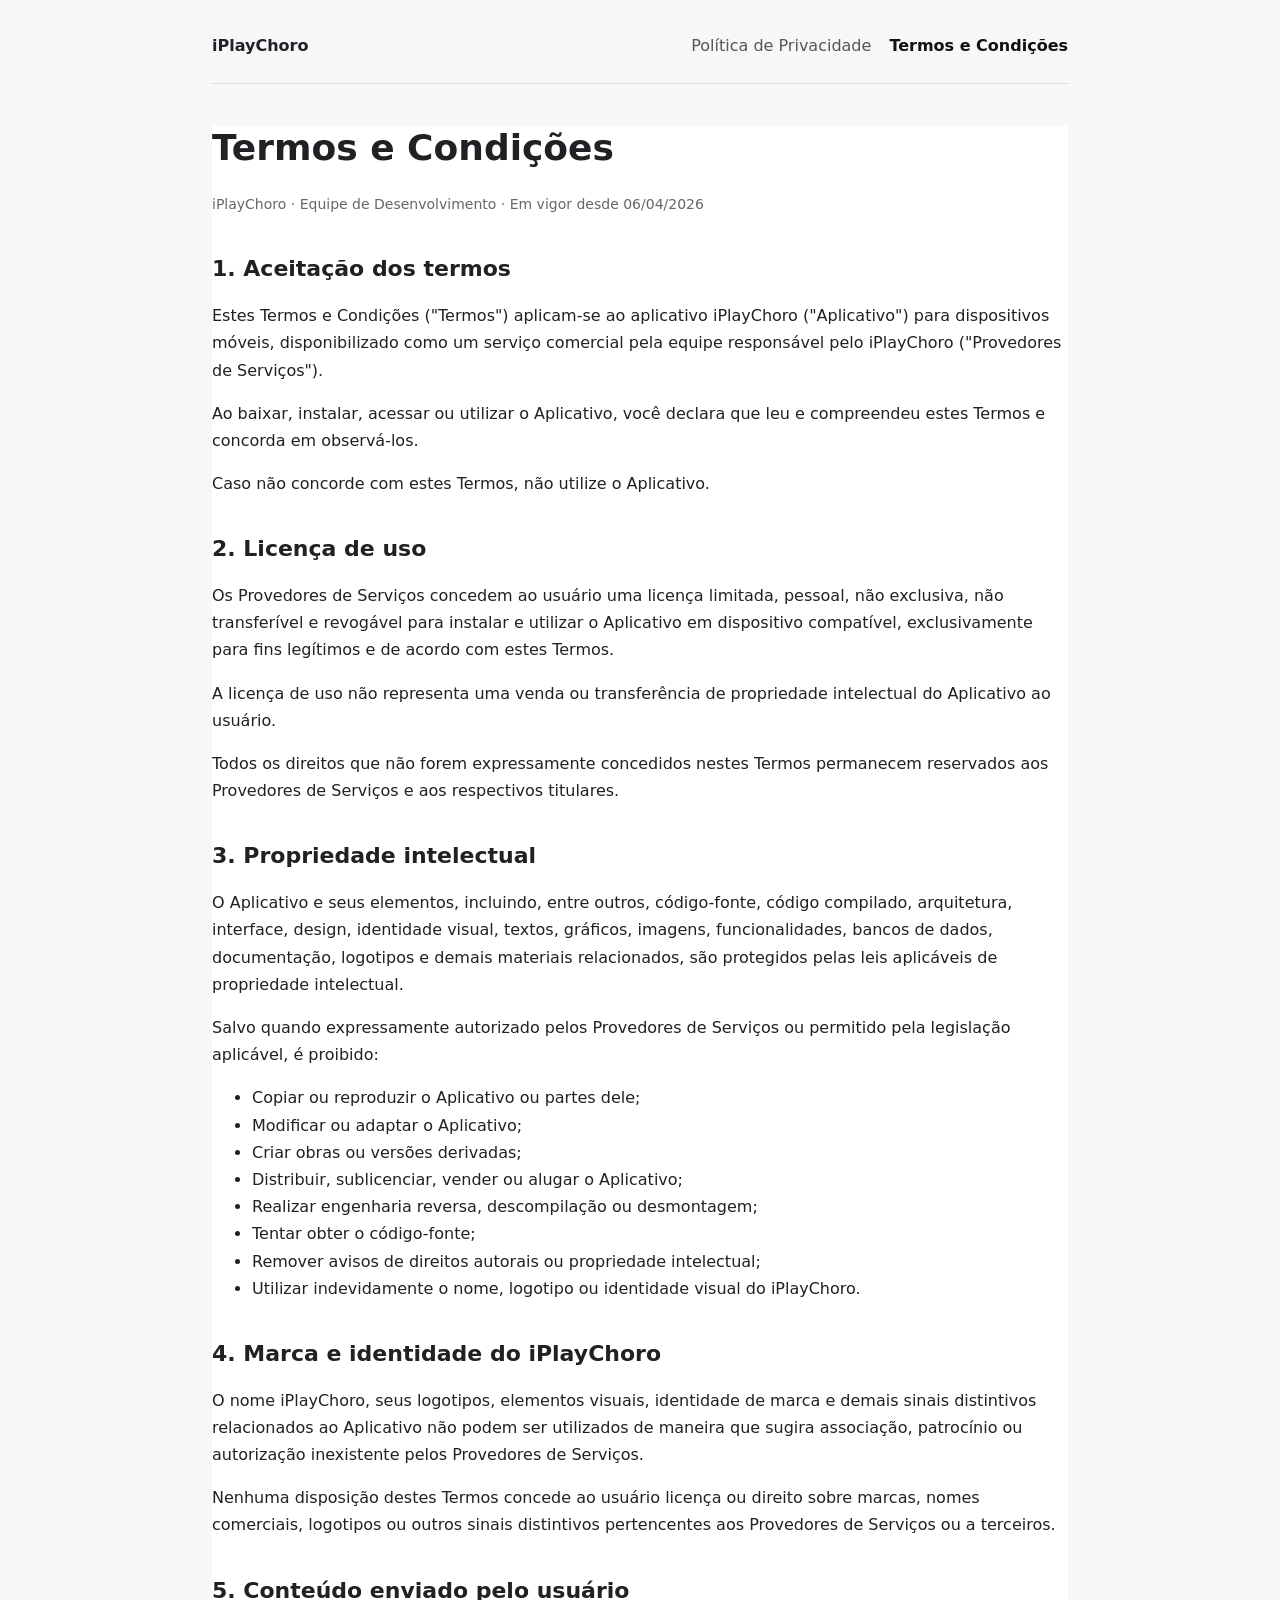
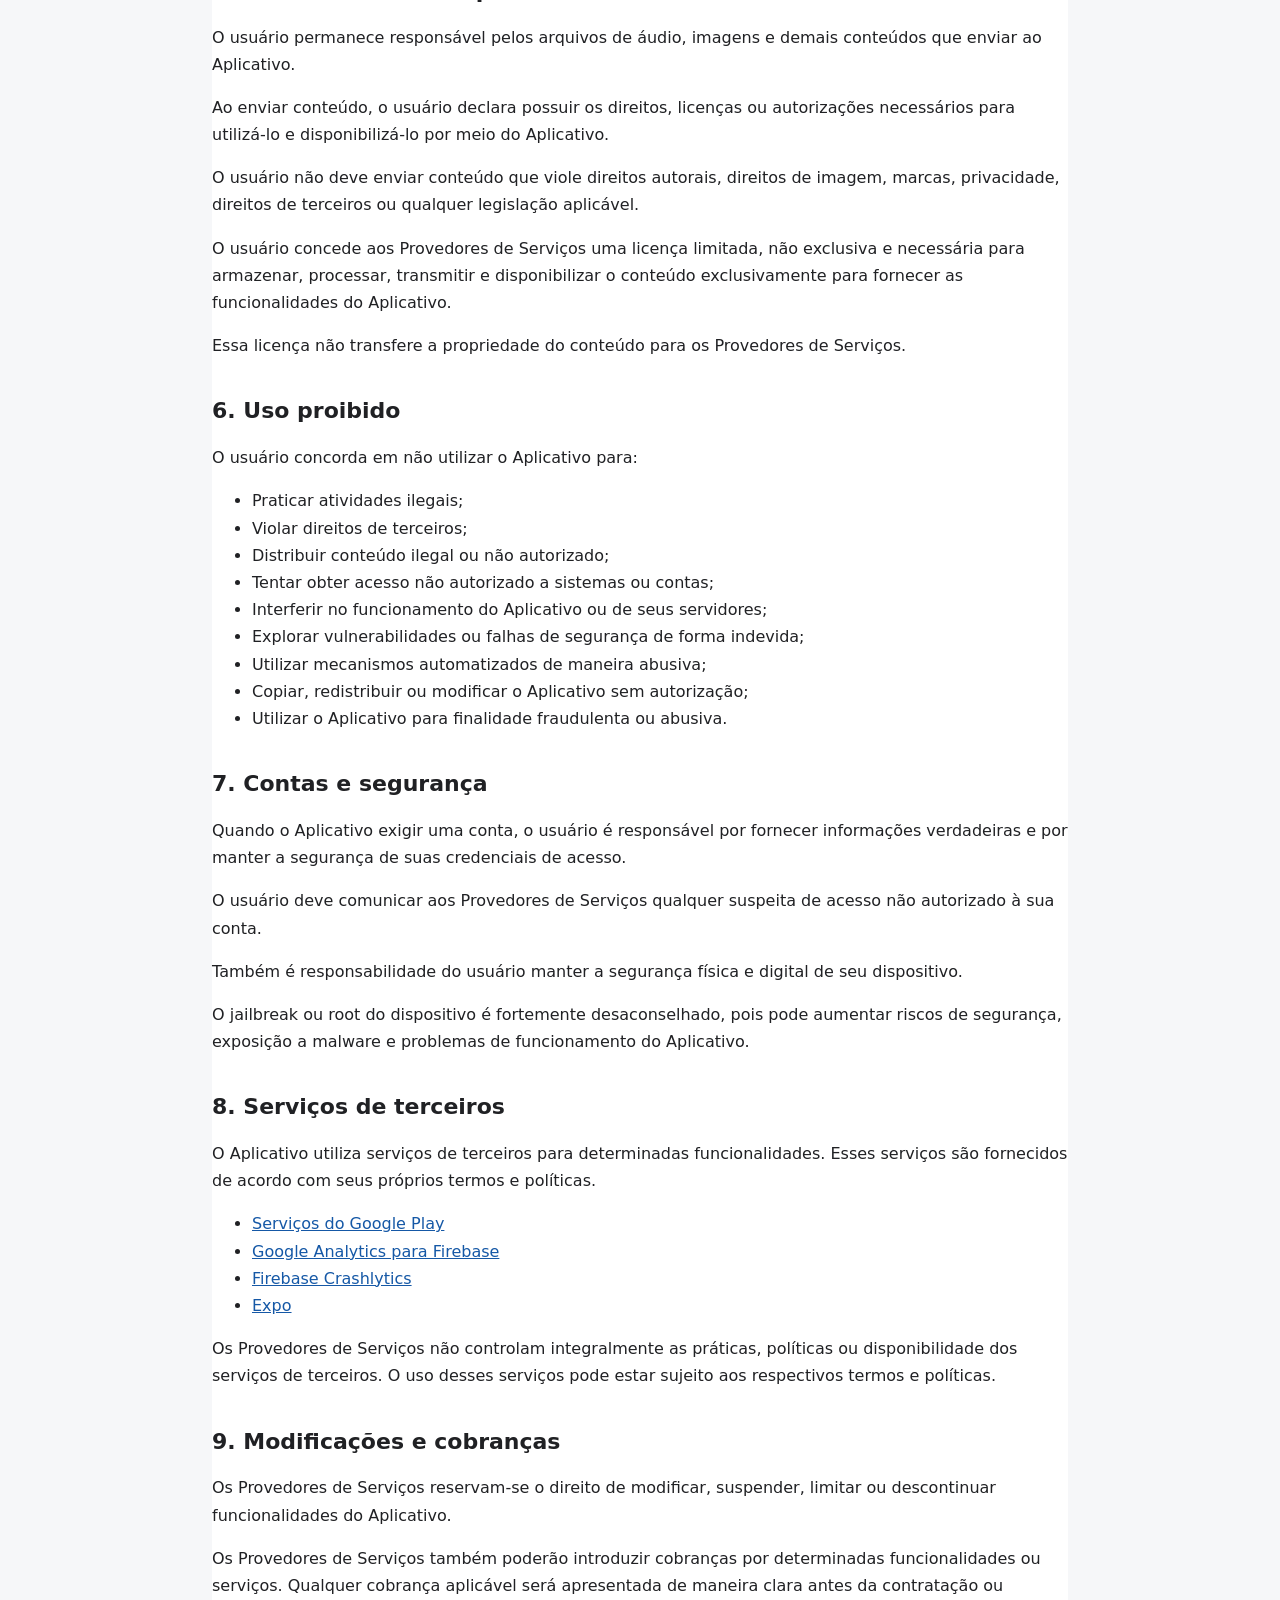
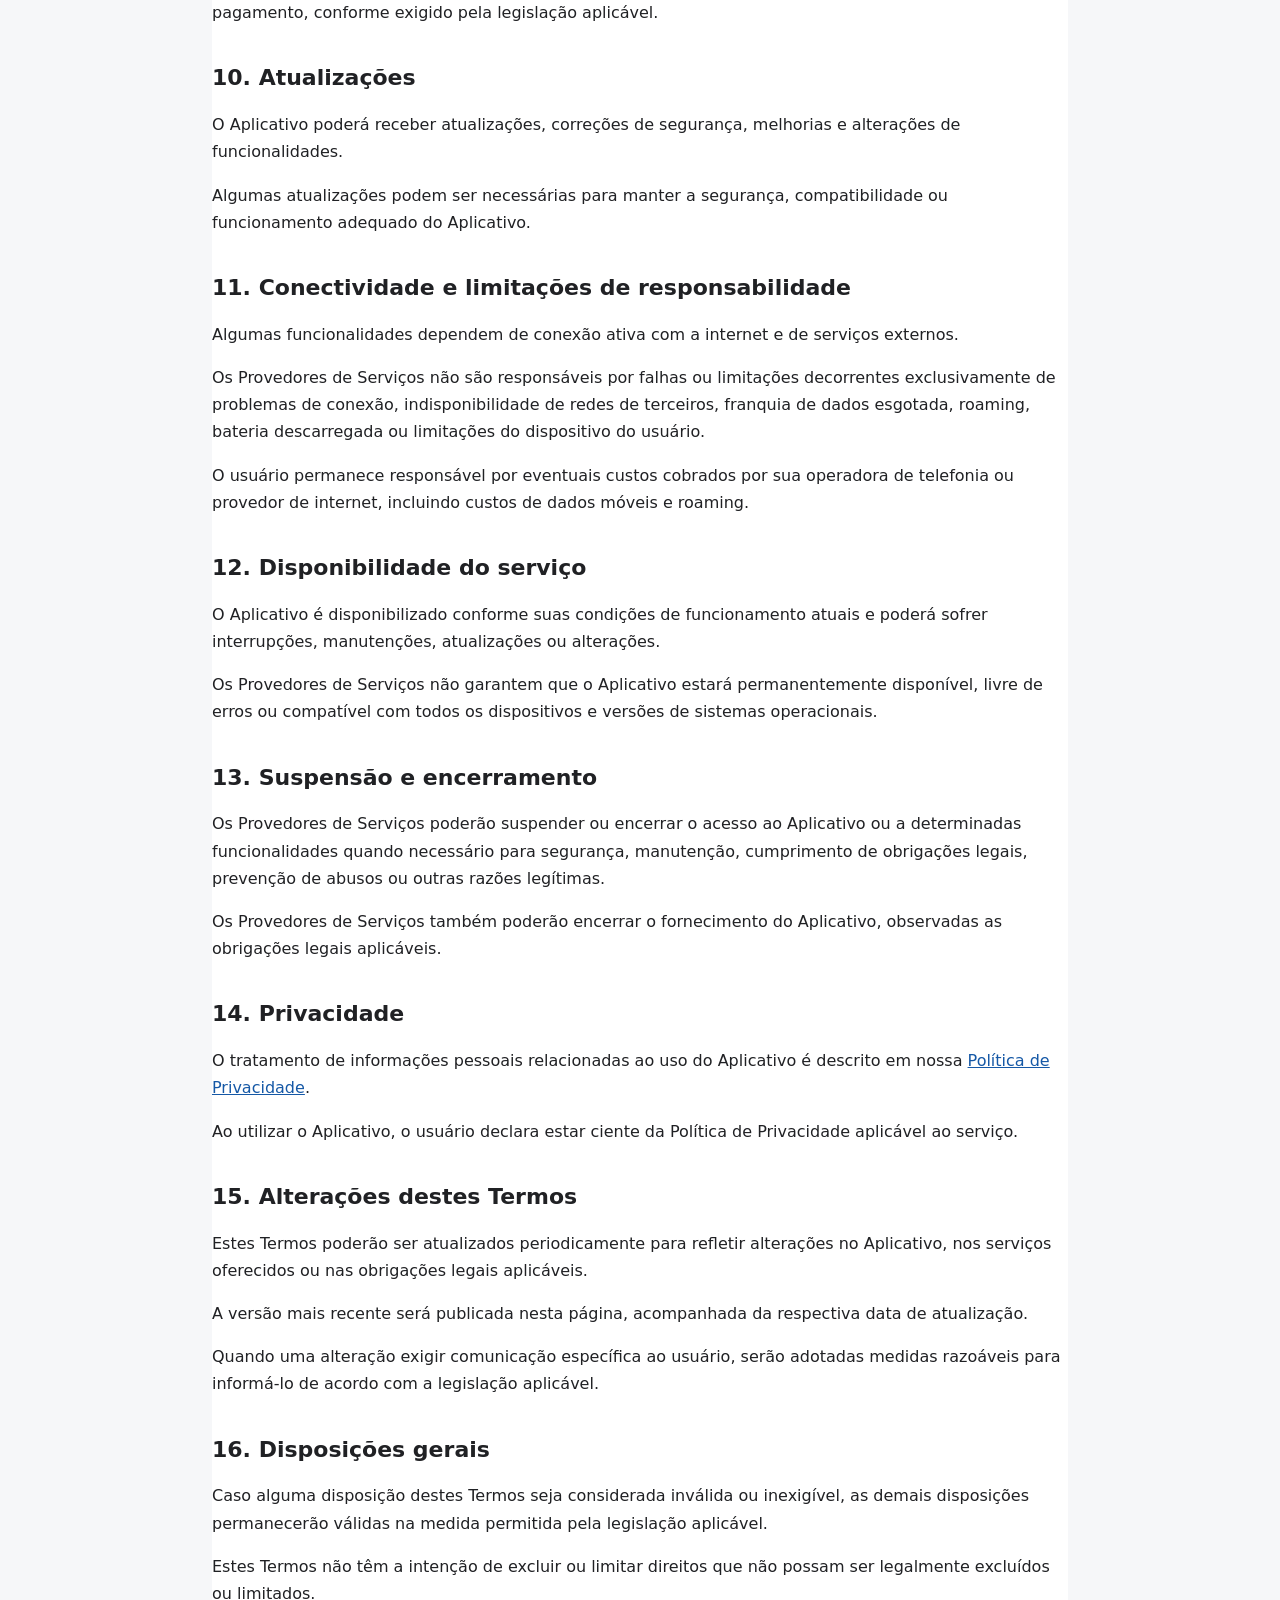
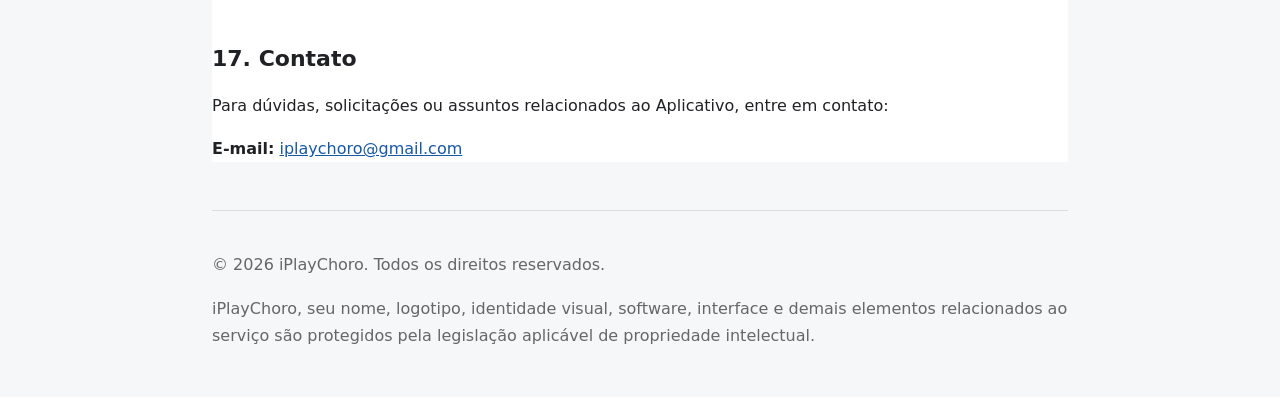
==== termos.html @ ec67c8c8 "Publica Termos e Condições do iPlayChoro" ====
<!doctype html><html lang="pt-BR"><head><meta charset="UTF-8"><meta name="viewport" content="width=device-width, initial-scale=1"><title>Termos e Condições — iPlayChoro</title><link rel="stylesheet" href="style.css"></head><body><div class="wrap"><header class="top"><span class="app-name">iPlayChoro</span><nav class="links"><a href="privacidade.html">Política de Privacidade</a><a class="current" href="termos.html">Termos e Condições</a></nav></header><main><h1>Termos e Condições</h1><p class="meta">iPlayChoro · Equipe de Desenvolvimento · Em vigor desde 06/04/2026</p><h2>1. Aceitação dos termos</h2><p>Estes Termos e Condições ("Termos") aplicam-se ao aplicativo iPlayChoro ("Aplicativo") para dispositivos móveis, disponibilizado como um serviço comercial pela equipe responsável pelo iPlayChoro ("Provedores de Serviços").</p><p>Ao baixar, instalar, acessar ou utilizar o Aplicativo, você declara que leu e compreendeu estes Termos e concorda em observá-los.</p><p>Caso não concorde com estes Termos, não utilize o Aplicativo.</p><h2>2. Licença de uso</h2><p>Os Provedores de Serviços concedem ao usuário uma licença limitada, pessoal, não exclusiva, não transferível e revogável para instalar e utilizar o Aplicativo em dispositivo compatível, exclusivamente para fins legítimos e de acordo com estes Termos.</p><p>A licença de uso não representa uma venda ou transferência de propriedade intelectual do Aplicativo ao usuário.</p><p>Todos os direitos que não forem expressamente concedidos nestes Termos permanecem reservados aos Provedores de Serviços e aos respectivos titulares.</p><h2>3. Propriedade intelectual</h2><p>O Aplicativo e seus elementos, incluindo, entre outros, código-fonte, código compilado, arquitetura, interface, design, identidade visual, textos, gráficos, imagens, funcionalidades, bancos de dados, documentação, logotipos e demais materiais relacionados, são protegidos pelas leis aplicáveis de propriedade intelectual.</p><p>Salvo quando expressamente autorizado pelos Provedores de Serviços ou permitido pela legislação aplicável, é proibido:</p><ul><li>Copiar ou reproduzir o Aplicativo ou partes dele;</li><li>Modificar ou adaptar o Aplicativo;</li><li>Criar obras ou versões derivadas;</li><li>Distribuir, sublicenciar, vender ou alugar o Aplicativo;</li><li>Realizar engenharia reversa, descompilação ou desmontagem;</li><li>Tentar obter o código-fonte;</li><li>Remover avisos de direitos autorais ou propriedade intelectual;</li><li>Utilizar indevidamente o nome, logotipo ou identidade visual do iPlayChoro.</li></ul><h2>4. Marca e identidade do iPlayChoro</h2><p>O nome iPlayChoro, seus logotipos, elementos visuais, identidade de marca e demais sinais distintivos relacionados ao Aplicativo não podem ser utilizados de maneira que sugira associação, patrocínio ou autorização inexistente pelos Provedores de Serviços.</p><p>Nenhuma disposição destes Termos concede ao usuário licença ou direito sobre marcas, nomes comerciais, logotipos ou outros sinais distintivos pertencentes aos Provedores de Serviços ou a terceiros.</p><h2>5. Conteúdo enviado pelo usuário</h2><p>O usuário permanece responsável pelos arquivos de áudio, imagens e demais conteúdos que enviar ao Aplicativo.</p><p>Ao enviar conteúdo, o usuário declara possuir os direitos, licenças ou autorizações necessários para utilizá-lo e disponibilizá-lo por meio do Aplicativo.</p><p>O usuário não deve enviar conteúdo que viole direitos autorais, direitos de imagem, marcas, privacidade, direitos de terceiros ou qualquer legislação aplicável.</p><p>O usuário concede aos Provedores de Serviços uma licença limitada, não exclusiva e necessária para armazenar, processar, transmitir e disponibilizar o conteúdo exclusivamente para fornecer as funcionalidades do Aplicativo.</p><p>Essa licença não transfere a propriedade do conteúdo para os Provedores de Serviços.</p><h2>6. Uso proibido</h2><p>O usuário concorda em não utilizar o Aplicativo para:</p><ul><li>Praticar atividades ilegais;</li><li>Violar direitos de terceiros;</li><li>Distribuir conteúdo ilegal ou não autorizado;</li><li>Tentar obter acesso não autorizado a sistemas ou contas;</li><li>Interferir no funcionamento do Aplicativo ou de seus servidores;</li><li>Explorar vulnerabilidades ou falhas de segurança de forma indevida;</li><li>Utilizar mecanismos automatizados de maneira abusiva;</li><li>Copiar, redistribuir ou modificar o Aplicativo sem autorização;</li><li>Utilizar o Aplicativo para finalidade fraudulenta ou abusiva.</li></ul><h2>7. Contas e segurança</h2><p>Quando o Aplicativo exigir uma conta, o usuário é responsável por fornecer informações verdadeiras e por manter a segurança de suas credenciais de acesso.</p><p>O usuário deve comunicar aos Provedores de Serviços qualquer suspeita de acesso não autorizado à sua conta.</p><p>Também é responsabilidade do usuário manter a segurança física e digital de seu dispositivo.</p><p>O jailbreak ou root do dispositivo é fortemente desaconselhado, pois pode aumentar riscos de segurança, exposição a malware e problemas de funcionamento do Aplicativo.</p><h2>8. Serviços de terceiros</h2><p>O Aplicativo utiliza serviços de terceiros para determinadas funcionalidades. Esses serviços são fornecidos de acordo com seus próprios termos e políticas.</p><ul><li><a href="https://play.google.com/intl/en_us/about/play-terms/" target="_blank" rel="noopener noreferrer">Serviços do Google Play</a></li><li><a href="https://firebase.google.com/terms/analytics" target="_blank" rel="noopener noreferrer">Google Analytics para Firebase</a></li><li><a href="https://firebase.google.com/terms/crashlytics" target="_blank" rel="noopener noreferrer">Firebase Crashlytics</a></li><li><a href="https://expo.dev/terms" target="_blank" rel="noopener noreferrer">Expo</a></li></ul><p>Os Provedores de Serviços não controlam integralmente as práticas, políticas ou disponibilidade dos serviços de terceiros. O uso desses serviços pode estar sujeito aos respectivos termos e políticas.</p><h2>9. Modificações e cobranças</h2><p>Os Provedores de Serviços reservam-se o direito de modificar, suspender, limitar ou descontinuar funcionalidades do Aplicativo.</p><p>Os Provedores de Serviços também poderão introduzir cobranças por determinadas funcionalidades ou serviços. Qualquer cobrança aplicável será apresentada de maneira clara antes da contratação ou pagamento, conforme exigido pela legislação aplicável.</p><h2>10. Atualizações</h2><p>O Aplicativo poderá receber atualizações, correções de segurança, melhorias e alterações de funcionalidades.</p><p>Algumas atualizações podem ser necessárias para manter a segurança, compatibilidade ou funcionamento adequado do Aplicativo.</p><h2>11. Conectividade e limitações de responsabilidade</h2><p>Algumas funcionalidades dependem de conexão ativa com a internet e de serviços externos.</p><p>Os Provedores de Serviços não são responsáveis por falhas ou limitações decorrentes exclusivamente de problemas de conexão, indisponibilidade de redes de terceiros, franquia de dados esgotada, roaming, bateria descarregada ou limitações do dispositivo do usuário.</p><p>O usuário permanece responsável por eventuais custos cobrados por sua operadora de telefonia ou provedor de internet, incluindo custos de dados móveis e roaming.</p><h2>12. Disponibilidade do serviço</h2><p>O Aplicativo é disponibilizado conforme suas condições de funcionamento atuais e poderá sofrer interrupções, manutenções, atualizações ou alterações.</p><p>Os Provedores de Serviços não garantem que o Aplicativo estará permanentemente disponível, livre de erros ou compatível com todos os dispositivos e versões de sistemas operacionais.</p><h2>13. Suspensão e encerramento</h2><p>Os Provedores de Serviços poderão suspender ou encerrar o acesso ao Aplicativo ou a determinadas funcionalidades quando necessário para segurança, manutenção, cumprimento de obrigações legais, prevenção de abusos ou outras razões legítimas.</p><p>Os Provedores de Serviços também poderão encerrar o fornecimento do Aplicativo, observadas as obrigações legais aplicáveis.</p><h2>14. Privacidade</h2><p>O tratamento de informações pessoais relacionadas ao uso do Aplicativo é descrito em nossa <a href="privacidade.html">Política de Privacidade</a>.</p><p>Ao utilizar o Aplicativo, o usuário declara estar ciente da Política de Privacidade aplicável ao serviço.</p><h2>15. Alterações destes Termos</h2><p>Estes Termos poderão ser atualizados periodicamente para refletir alterações no Aplicativo, nos serviços oferecidos ou nas obrigações legais aplicáveis.</p><p>A versão mais recente será publicada nesta página, acompanhada da respectiva data de atualização.</p><p>Quando uma alteração exigir comunicação específica ao usuário, serão adotadas medidas razoáveis para informá-lo de acordo com a legislação aplicável.</p><h2>16. Disposições gerais</h2><p>Caso alguma disposição destes Termos seja considerada inválida ou inexigível, as demais disposições permanecerão válidas na medida permitida pela legislação aplicável.</p><p>Estes Termos não têm a intenção de excluir ou limitar direitos que não possam ser legalmente excluídos ou limitados.</p><h2>17. Contato</h2><p>Para dúvidas, solicitações ou assuntos relacionados ao Aplicativo, entre em contato:</p><p><strong>E-mail:</strong> <a href="mailto:iplaychoro@gmail.com">iplaychoro@gmail.com</a></p></main><footer class="bottom"><p>© 2026 iPlayChoro. Todos os direitos reservados.</p><p>iPlayChoro, seu nome, logotipo, identidade visual, software, interface e demais elementos relacionados ao serviço são protegidos pela legislação aplicável de propriedade intelectual.</p></footer></div></body></html>
---- style.css ----
*{box-sizing:border-box}body{margin:0;background:#f6f7f9;color:#202124;font-family:system-ui,-apple-system,BlinkMacSystemFont,"Segoe UI",sans-serif;line-height:1.7}.wrap{max-width:900px;margin:0 auto;padding:32px 22px}.home{min-height:100vh;display:flex;flex-direction:column;justify-content:center}.home h1{font-size:42px;margin-bottom:8px}.home>p{color:#5f6368}.cards{display:grid;gap:16px;margin:28px 0}.card{display:block;padding:22px;border:1px solid #ddd;border-radius:14px;background:#fff;color:inherit;text-decoration:none;box-shadow:0 2px 8px rgba(0,0,0,.04)}.card:hover{border-color:#aaa}.card strong{display:block;font-size:20px;margin-bottom:5px}.card span{color:#5f6368}.top{display:flex;justify-content:space-between;align-items:center;gap:20px;padding-bottom:24px;border-bottom:1px solid #ddd;margin-bottom:42px}.app-name{font-weight:700}.links{display:flex;gap:18px;flex-wrap:wrap}.links a{color:#555;text-decoration:none}.links a.current{font-weight:700;color:#111}main{background:#fff}h1{font-size:36px;line-height:1.2}h2{font-size:22px;margin-top:38px;line-height:1.3}p,li{font-size:16px}a{color:#1558a6}.meta{color:#666;font-size:14px}.bottom,footer{margin-top:48px;padding-top:24px;border-top:1px solid #ddd;color:#666;font-size:14px}@media(max-width:650px){.top{align-items:flex-start;flex-direction:column}.home h1{font-size:34px}}
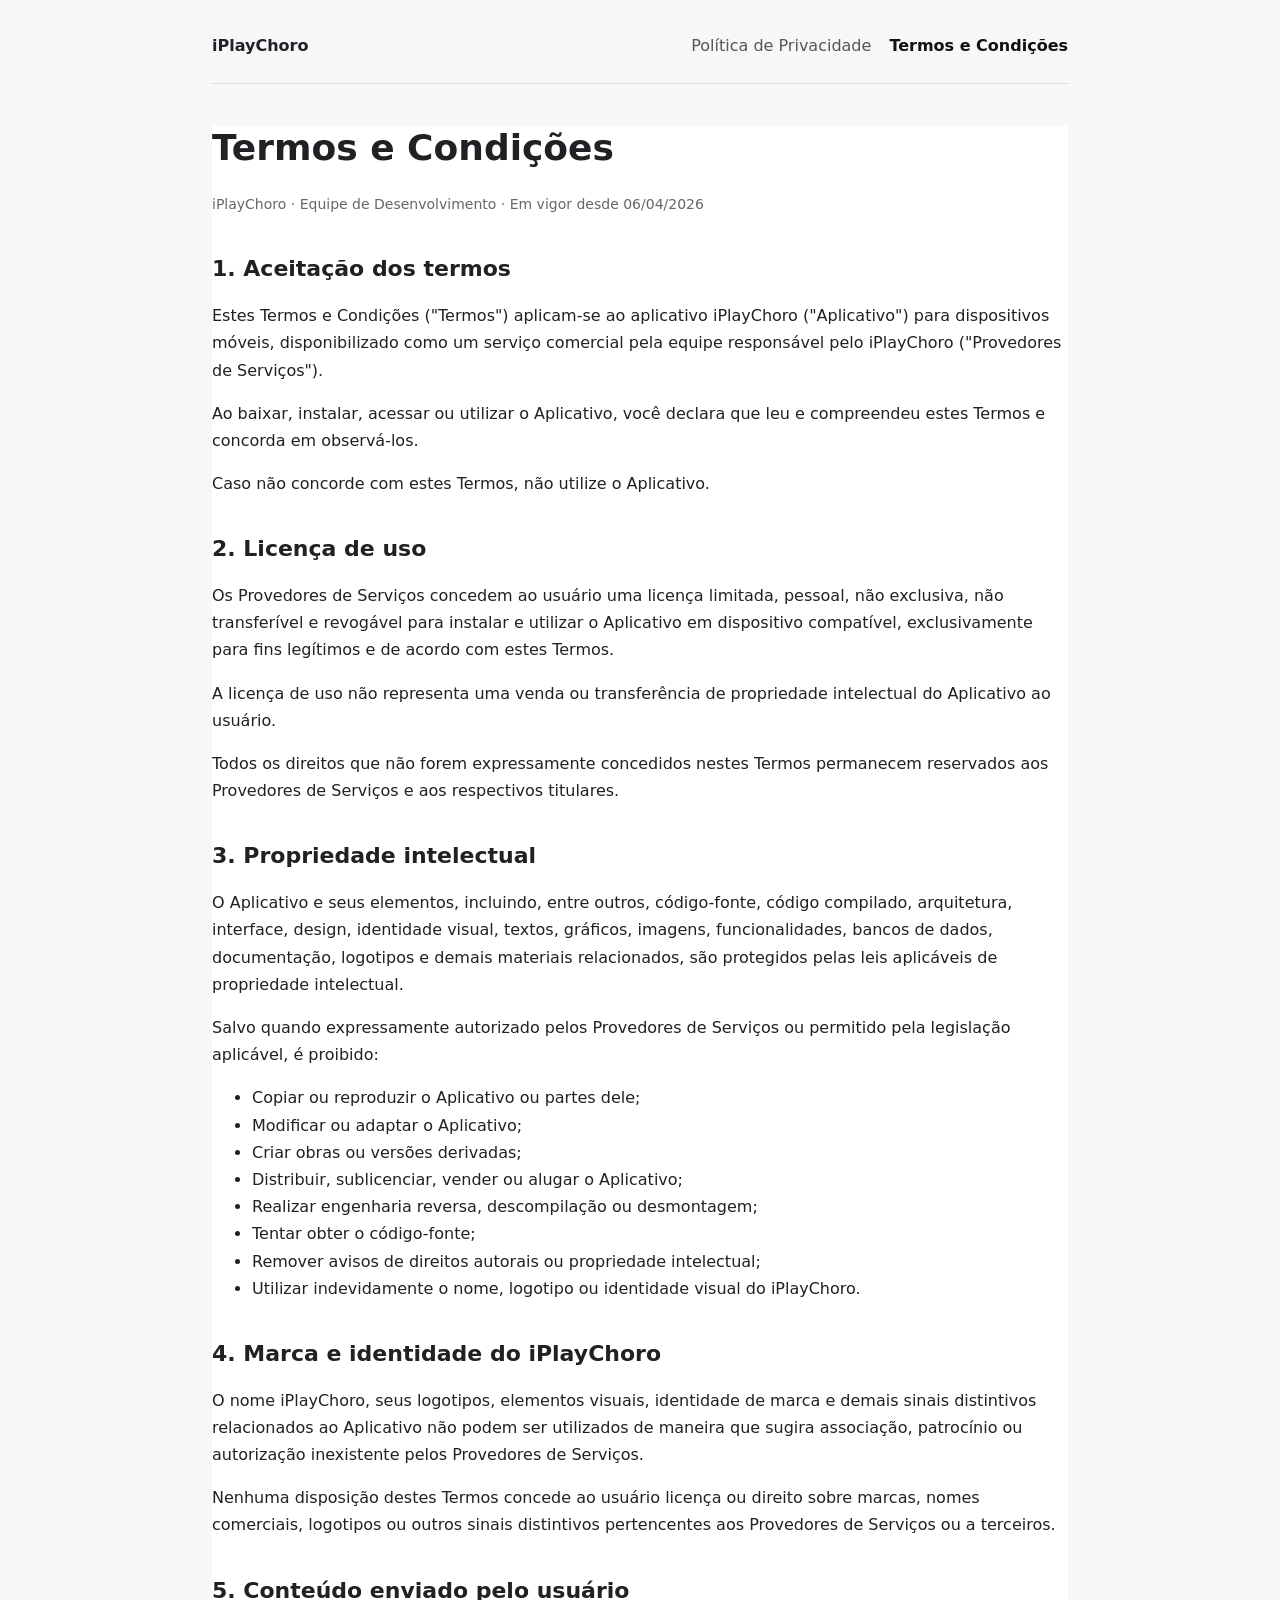
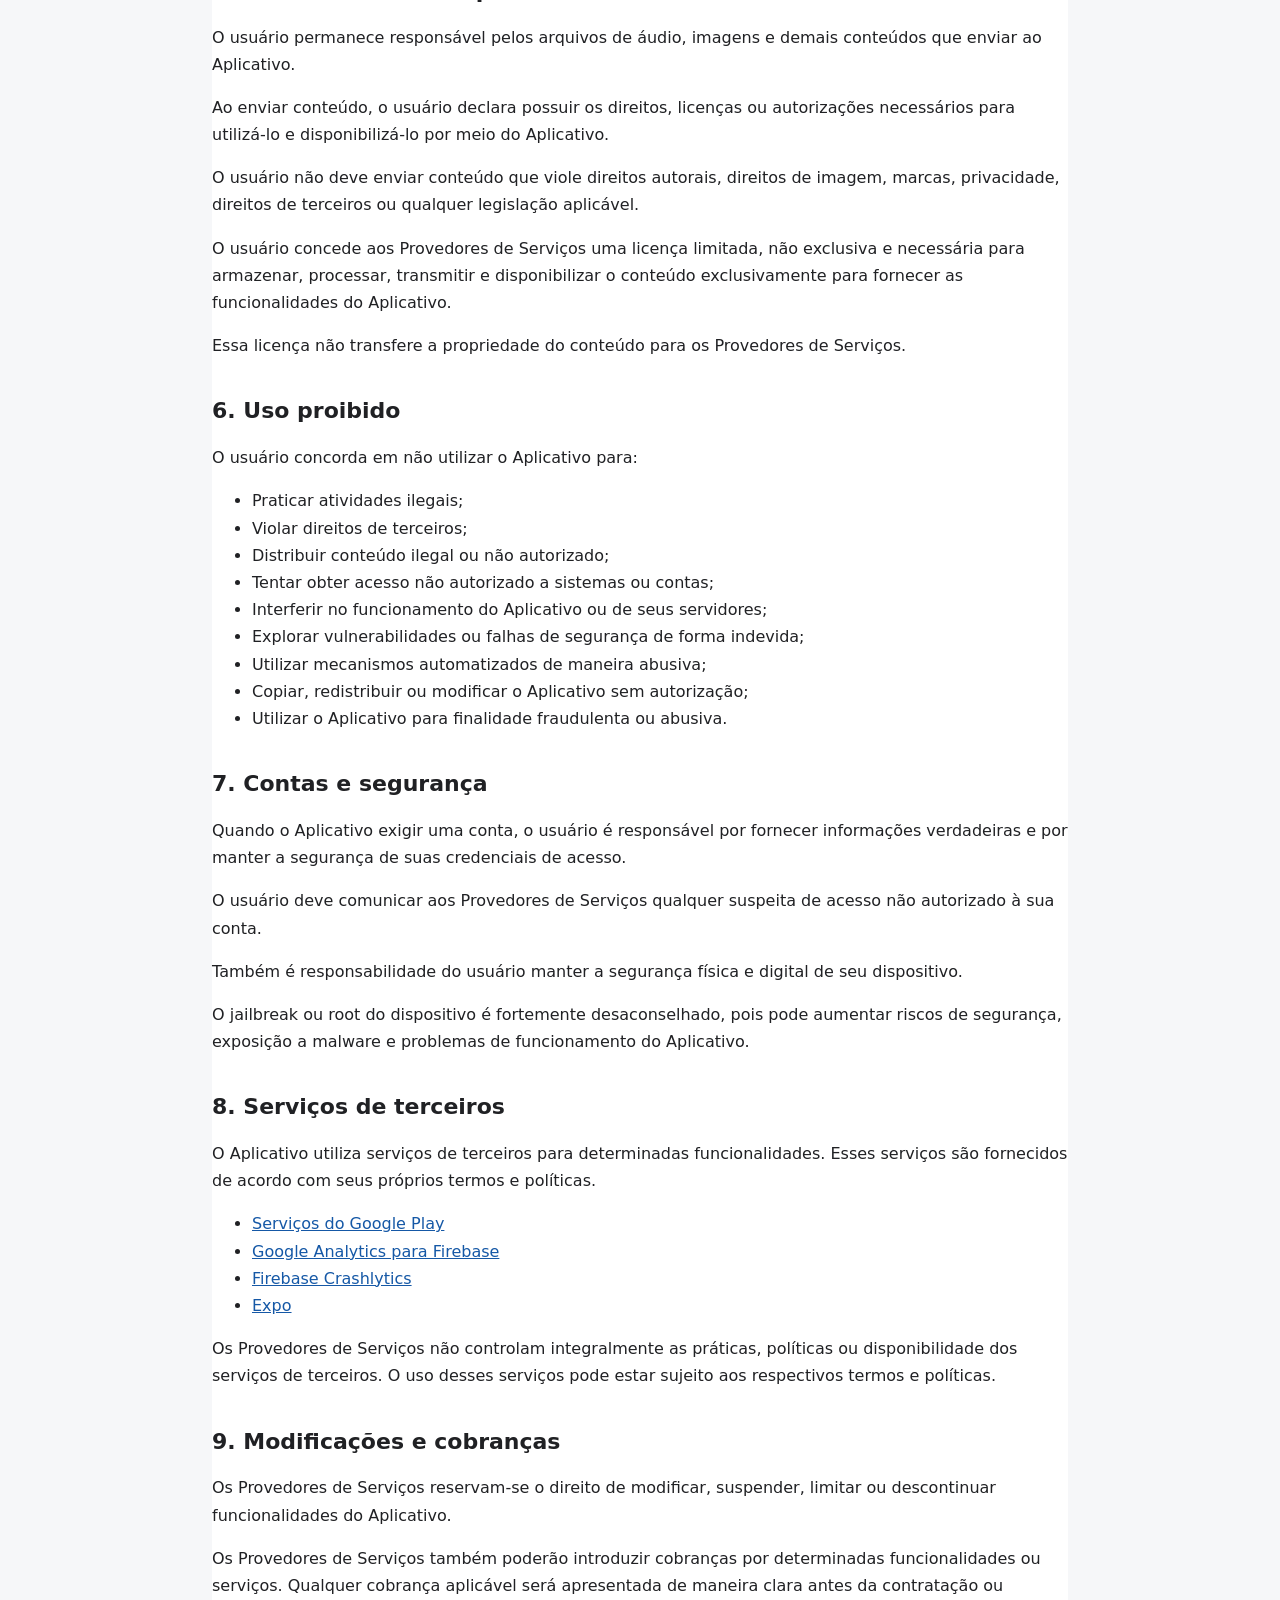
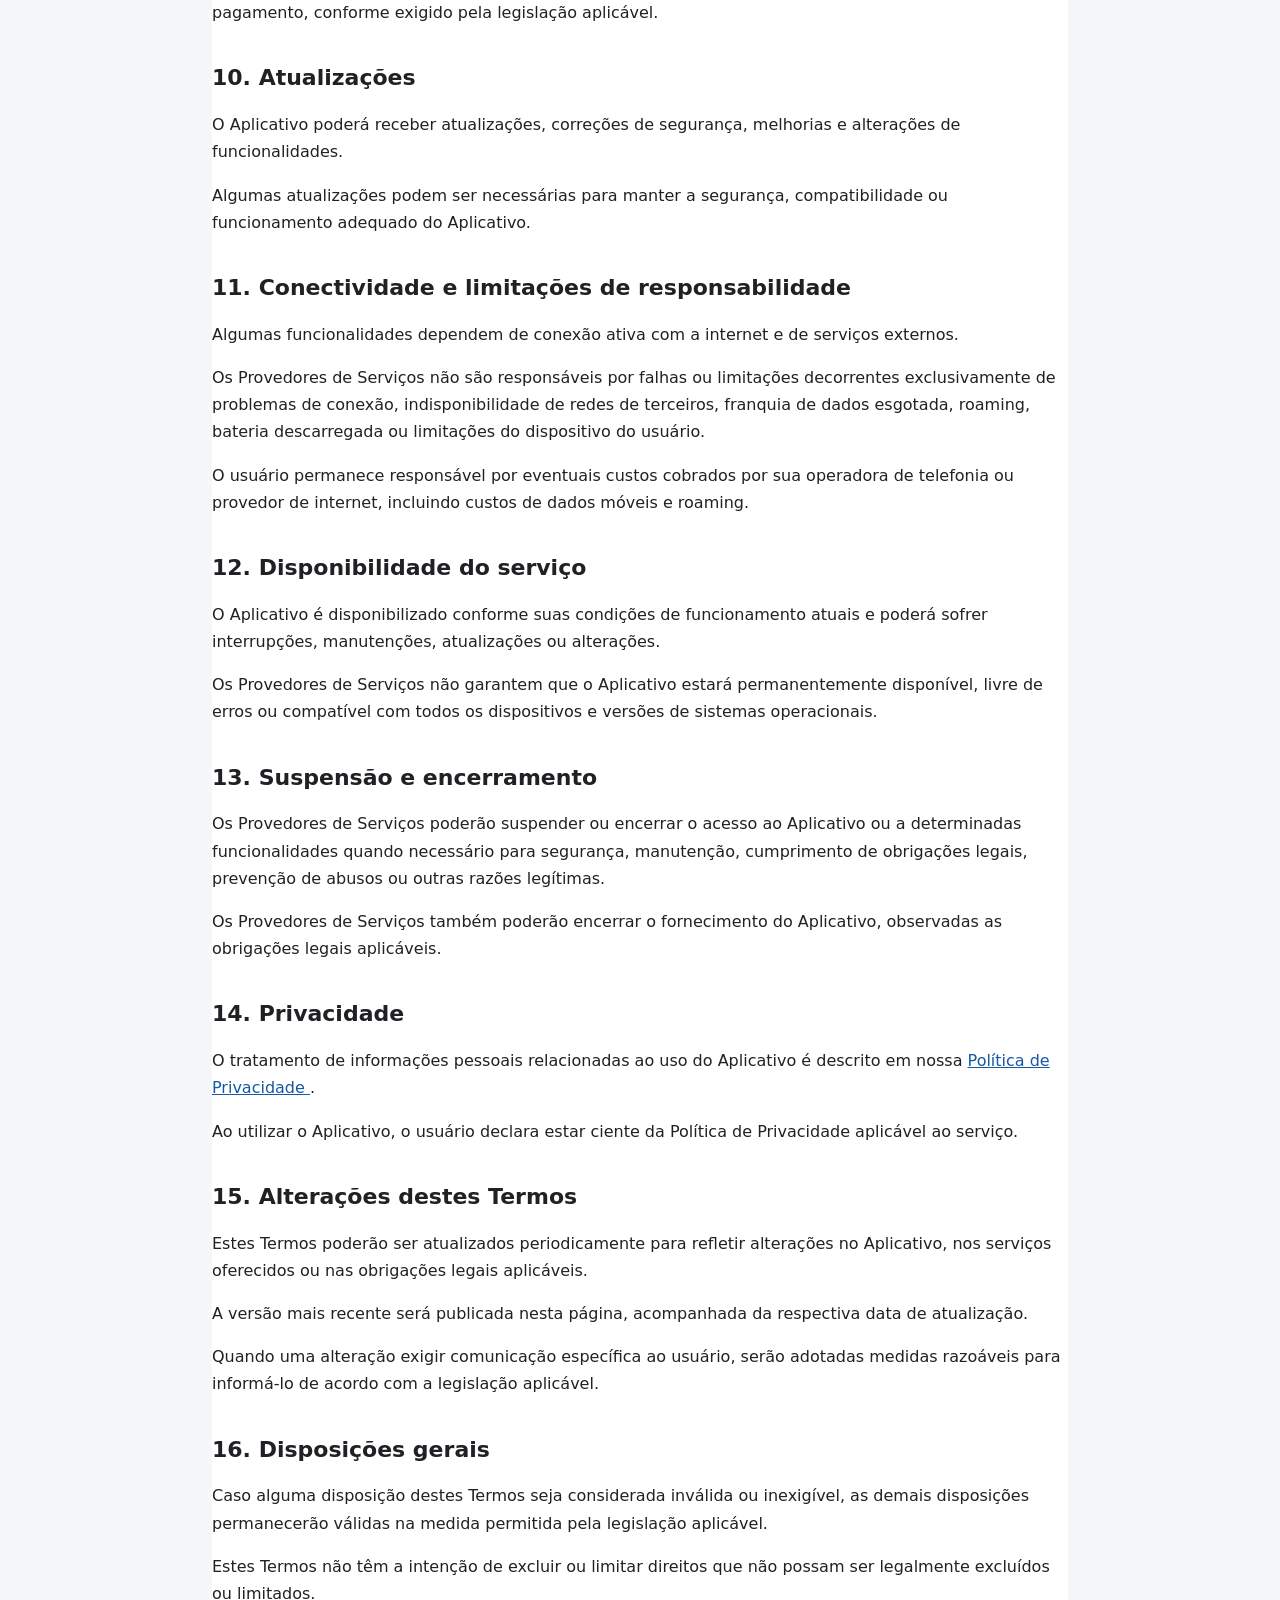
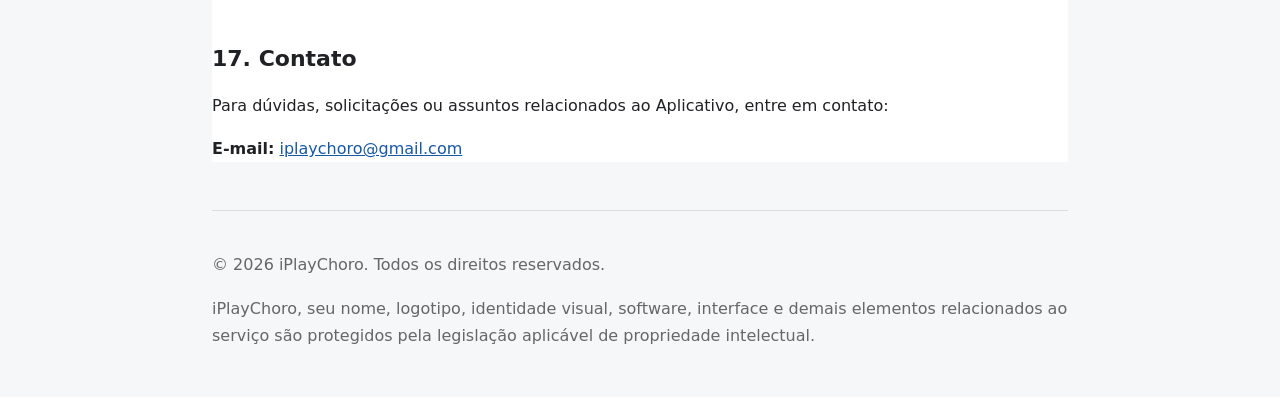
==== commit bda5bd3c: "Update termos.html" ====
--- a/termos.html
+++ b/termos.html
@@ -1 +1,404 @@
-<!doctype html><html lang="pt-BR"><head><meta charset="UTF-8"><meta name="viewport" content="width=device-width, initial-scale=1"><title>Termos e Condições — iPlayChoro</title><link rel="stylesheet" href="style.css"></head><body><div class="wrap"><header class="top"><span class="app-name">iPlayChoro</span><nav class="links"><a href="privacidade.html">Política de Privacidade</a><a class="current" href="termos.html">Termos e Condições</a></nav></header><main><h1>Termos e Condições</h1><p class="meta">iPlayChoro · Equipe de Desenvolvimento · Em vigor desde 06/04/2026</p><h2>1. Aceitação dos termos</h2><p>Estes Termos e Condições ("Termos") aplicam-se ao aplicativo iPlayChoro ("Aplicativo") para dispositivos móveis, disponibilizado como um serviço comercial pela equipe responsável pelo iPlayChoro ("Provedores de Serviços").</p><p>Ao baixar, instalar, acessar ou utilizar o Aplicativo, você declara que leu e compreendeu estes Termos e concorda em observá-los.</p><p>Caso não concorde com estes Termos, não utilize o Aplicativo.</p><h2>2. Licença de uso</h2><p>Os Provedores de Serviços concedem ao usuário uma licença limitada, pessoal, não exclusiva, não transferível e revogável para instalar e utilizar o Aplicativo em dispositivo compatível, exclusivamente para fins legítimos e de acordo com estes Termos.</p><p>A licença de uso não representa uma venda ou transferência de propriedade intelectual do Aplicativo ao usuário.</p><p>Todos os direitos que não forem expressamente concedidos nestes Termos permanecem reservados aos Provedores de Serviços e aos respectivos titulares.</p><h2>3. Propriedade intelectual</h2><p>O Aplicativo e seus elementos, incluindo, entre outros, código-fonte, código compilado, arquitetura, interface, design, identidade visual, textos, gráficos, imagens, funcionalidades, bancos de dados, documentação, logotipos e demais materiais relacionados, são protegidos pelas leis aplicáveis de propriedade intelectual.</p><p>Salvo quando expressamente autorizado pelos Provedores de Serviços ou permitido pela legislação aplicável, é proibido:</p><ul><li>Copiar ou reproduzir o Aplicativo ou partes dele;</li><li>Modificar ou adaptar o Aplicativo;</li><li>Criar obras ou versões derivadas;</li><li>Distribuir, sublicenciar, vender ou alugar o Aplicativo;</li><li>Realizar engenharia reversa, descompilação ou desmontagem;</li><li>Tentar obter o código-fonte;</li><li>Remover avisos de direitos autorais ou propriedade intelectual;</li><li>Utilizar indevidamente o nome, logotipo ou identidade visual do iPlayChoro.</li></ul><h2>4. Marca e identidade do iPlayChoro</h2><p>O nome iPlayChoro, seus logotipos, elementos visuais, identidade de marca e demais sinais distintivos relacionados ao Aplicativo não podem ser utilizados de maneira que sugira associação, patrocínio ou autorização inexistente pelos Provedores de Serviços.</p><p>Nenhuma disposição destes Termos concede ao usuário licença ou direito sobre marcas, nomes comerciais, logotipos ou outros sinais distintivos pertencentes aos Provedores de Serviços ou a terceiros.</p><h2>5. Conteúdo enviado pelo usuário</h2><p>O usuário permanece responsável pelos arquivos de áudio, imagens e demais conteúdos que enviar ao Aplicativo.</p><p>Ao enviar conteúdo, o usuário declara possuir os direitos, licenças ou autorizações necessários para utilizá-lo e disponibilizá-lo por meio do Aplicativo.</p><p>O usuário não deve enviar conteúdo que viole direitos autorais, direitos de imagem, marcas, privacidade, direitos de terceiros ou qualquer legislação aplicável.</p><p>O usuário concede aos Provedores de Serviços uma licença limitada, não exclusiva e necessária para armazenar, processar, transmitir e disponibilizar o conteúdo exclusivamente para fornecer as funcionalidades do Aplicativo.</p><p>Essa licença não transfere a propriedade do conteúdo para os Provedores de Serviços.</p><h2>6. Uso proibido</h2><p>O usuário concorda em não utilizar o Aplicativo para:</p><ul><li>Praticar atividades ilegais;</li><li>Violar direitos de terceiros;</li><li>Distribuir conteúdo ilegal ou não autorizado;</li><li>Tentar obter acesso não autorizado a sistemas ou contas;</li><li>Interferir no funcionamento do Aplicativo ou de seus servidores;</li><li>Explorar vulnerabilidades ou falhas de segurança de forma indevida;</li><li>Utilizar mecanismos automatizados de maneira abusiva;</li><li>Copiar, redistribuir ou modificar o Aplicativo sem autorização;</li><li>Utilizar o Aplicativo para finalidade fraudulenta ou abusiva.</li></ul><h2>7. Contas e segurança</h2><p>Quando o Aplicativo exigir uma conta, o usuário é responsável por fornecer informações verdadeiras e por manter a segurança de suas credenciais de acesso.</p><p>O usuário deve comunicar aos Provedores de Serviços qualquer suspeita de acesso não autorizado à sua conta.</p><p>Também é responsabilidade do usuário manter a segurança física e digital de seu dispositivo.</p><p>O jailbreak ou root do dispositivo é fortemente desaconselhado, pois pode aumentar riscos de segurança, exposição a malware e problemas de funcionamento do Aplicativo.</p><h2>8. Serviços de terceiros</h2><p>O Aplicativo utiliza serviços de terceiros para determinadas funcionalidades. Esses serviços são fornecidos de acordo com seus próprios termos e políticas.</p><ul><li><a href="https://play.google.com/intl/en_us/about/play-terms/" target="_blank" rel="noopener noreferrer">Serviços do Google Play</a></li><li><a href="https://firebase.google.com/terms/analytics" target="_blank" rel="noopener noreferrer">Google Analytics para Firebase</a></li><li><a href="https://firebase.google.com/terms/crashlytics" target="_blank" rel="noopener noreferrer">Firebase Crashlytics</a></li><li><a href="https://expo.dev/terms" target="_blank" rel="noopener noreferrer">Expo</a></li></ul><p>Os Provedores de Serviços não controlam integralmente as práticas, políticas ou disponibilidade dos serviços de terceiros. O uso desses serviços pode estar sujeito aos respectivos termos e políticas.</p><h2>9. Modificações e cobranças</h2><p>Os Provedores de Serviços reservam-se o direito de modificar, suspender, limitar ou descontinuar funcionalidades do Aplicativo.</p><p>Os Provedores de Serviços também poderão introduzir cobranças por determinadas funcionalidades ou serviços. Qualquer cobrança aplicável será apresentada de maneira clara antes da contratação ou pagamento, conforme exigido pela legislação aplicável.</p><h2>10. Atualizações</h2><p>O Aplicativo poderá receber atualizações, correções de segurança, melhorias e alterações de funcionalidades.</p><p>Algumas atualizações podem ser necessárias para manter a segurança, compatibilidade ou funcionamento adequado do Aplicativo.</p><h2>11. Conectividade e limitações de responsabilidade</h2><p>Algumas funcionalidades dependem de conexão ativa com a internet e de serviços externos.</p><p>Os Provedores de Serviços não são responsáveis por falhas ou limitações decorrentes exclusivamente de problemas de conexão, indisponibilidade de redes de terceiros, franquia de dados esgotada, roaming, bateria descarregada ou limitações do dispositivo do usuário.</p><p>O usuário permanece responsável por eventuais custos cobrados por sua operadora de telefonia ou provedor de internet, incluindo custos de dados móveis e roaming.</p><h2>12. Disponibilidade do serviço</h2><p>O Aplicativo é disponibilizado conforme suas condições de funcionamento atuais e poderá sofrer interrupções, manutenções, atualizações ou alterações.</p><p>Os Provedores de Serviços não garantem que o Aplicativo estará permanentemente disponível, livre de erros ou compatível com todos os dispositivos e versões de sistemas operacionais.</p><h2>13. Suspensão e encerramento</h2><p>Os Provedores de Serviços poderão suspender ou encerrar o acesso ao Aplicativo ou a determinadas funcionalidades quando necessário para segurança, manutenção, cumprimento de obrigações legais, prevenção de abusos ou outras razões legítimas.</p><p>Os Provedores de Serviços também poderão encerrar o fornecimento do Aplicativo, observadas as obrigações legais aplicáveis.</p><h2>14. Privacidade</h2><p>O tratamento de informações pessoais relacionadas ao uso do Aplicativo é descrito em nossa <a href="privacidade.html">Política de Privacidade</a>.</p><p>Ao utilizar o Aplicativo, o usuário declara estar ciente da Política de Privacidade aplicável ao serviço.</p><h2>15. Alterações destes Termos</h2><p>Estes Termos poderão ser atualizados periodicamente para refletir alterações no Aplicativo, nos serviços oferecidos ou nas obrigações legais aplicáveis.</p><p>A versão mais recente será publicada nesta página, acompanhada da respectiva data de atualização.</p><p>Quando uma alteração exigir comunicação específica ao usuário, serão adotadas medidas razoáveis para informá-lo de acordo com a legislação aplicável.</p><h2>16. Disposições gerais</h2><p>Caso alguma disposição destes Termos seja considerada inválida ou inexigível, as demais disposições permanecerão válidas na medida permitida pela legislação aplicável.</p><p>Estes Termos não têm a intenção de excluir ou limitar direitos que não possam ser legalmente excluídos ou limitados.</p><h2>17. Contato</h2><p>Para dúvidas, solicitações ou assuntos relacionados ao Aplicativo, entre em contato:</p><p><strong>E-mail:</strong> <a href="mailto:iplaychoro@gmail.com">iplaychoro@gmail.com</a></p></main><footer class="bottom"><p>© 2026 iPlayChoro. Todos os direitos reservados.</p><p>iPlayChoro, seu nome, logotipo, identidade visual, software, interface e demais elementos relacionados ao serviço são protegidos pela legislação aplicável de propriedade intelectual.</p></footer></div></body></html>
+<!doctype html>
+<html lang="pt-BR">
+<head>
+  <meta charset="UTF-8" />
+  <meta name="viewport" content="width=device-width, initial-scale=1" />
+  <title>Termos e Condições — iPlayChoro</title>
+  <link rel="stylesheet" href="style.css" />
+</head>
+<body>
+  <div class="wrap">
+    <header class="top">
+      <span class="app-name">iPlayChoro</span>
+
+      <nav class="links">
+        <a href="privacidade.html">Política de Privacidade</a>
+        <a href="termos.html" class="current">Termos e Condições</a>
+      </nav>
+    </header>
+
+    <main>
+
+      <h1>Termos e Condições</h1>
+
+      <p class="meta">
+        iPlayChoro · Equipe de Desenvolvimento · Em vigor desde 06/04/2026
+      </p>
+
+
+      <h2>1. Aceitação dos termos</h2>
+
+      <p>
+        Estes Termos e Condições ("Termos") aplicam-se ao aplicativo iPlayChoro
+        ("Aplicativo") para dispositivos móveis, disponibilizado como um
+        serviço comercial pela equipe responsável pelo iPlayChoro
+        ("Provedores de Serviços").
+      </p>
+
+      <p>
+        Ao baixar, instalar, acessar ou utilizar o Aplicativo, você declara que
+        leu e compreendeu estes Termos e concorda em observá-los.
+      </p>
+
+      <p>
+        Caso não concorde com estes Termos, não utilize o Aplicativo.
+      </p>
+
+
+      <h2>2. Licença de uso</h2>
+
+      <p>
+        Os Provedores de Serviços concedem ao usuário uma licença limitada,
+        pessoal, não exclusiva, não transferível e revogável para instalar e
+        utilizar o Aplicativo em dispositivo compatível, exclusivamente para
+        fins legítimos e de acordo com estes Termos.
+      </p>
+
+      <p>
+        A licença de uso não representa uma venda ou transferência de
+        propriedade intelectual do Aplicativo ao usuário.
+      </p>
+
+      <p>
+        Todos os direitos que não forem expressamente concedidos nestes Termos
+        permanecem reservados aos Provedores de Serviços e aos respectivos
+        titulares.
+      </p>
+
+
+      <h2>3. Propriedade intelectual</h2>
+
+      <p>
+        O Aplicativo e seus elementos, incluindo, entre outros, código-fonte,
+        código compilado, arquitetura, interface, design, identidade visual,
+        textos, gráficos, imagens, funcionalidades, bancos de dados,
+        documentação, logotipos e demais materiais relacionados, são protegidos
+        pelas leis aplicáveis de propriedade intelectual.
+      </p>
+
+      <p>
+        Salvo quando expressamente autorizado pelos Provedores de Serviços ou
+        permitido pela legislação aplicável, é proibido:
+      </p>
+
+      <ul>
+        <li>Copiar ou reproduzir o Aplicativo ou partes dele;</li>
+        <li>Modificar ou adaptar o Aplicativo;</li>
+        <li>Criar obras ou versões derivadas;</li>
+        <li>Distribuir, sublicenciar, vender ou alugar o Aplicativo;</li>
+        <li>Realizar engenharia reversa, descompilação ou desmontagem;</li>
+        <li>Tentar obter o código-fonte;</li>
+        <li>Remover avisos de direitos autorais ou propriedade intelectual;</li>
+        <li>Utilizar indevidamente o nome, logotipo ou identidade visual do
+            iPlayChoro.</li>
+      </ul>
+
+      <h2>4. Marca e identidade do iPlayChoro</h2>
+
+      <p>
+        O nome iPlayChoro, seus logotipos, elementos visuais, identidade de
+        marca e demais sinais distintivos relacionados ao Aplicativo não podem
+        ser utilizados de maneira que sugira associação, patrocínio ou
+        autorização inexistente pelos Provedores de Serviços.
+      </p>
+
+      <p>
+        Nenhuma disposição destes Termos concede ao usuário licença ou direito
+        sobre marcas, nomes comerciais, logotipos ou outros sinais distintivos
+        pertencentes aos Provedores de Serviços ou a terceiros.
+      </p>
+
+
+      <h2>5. Conteúdo enviado pelo usuário</h2>
+
+      <p>
+        O usuário permanece responsável pelos arquivos de áudio, imagens e
+        demais conteúdos que enviar ao Aplicativo.
+      </p>
+
+      <p>
+        Ao enviar conteúdo, o usuário declara possuir os direitos, licenças ou
+        autorizações necessários para utilizá-lo e disponibilizá-lo por meio do
+        Aplicativo.
+      </p>
+
+      <p>
+        O usuário não deve enviar conteúdo que viole direitos autorais,
+        direitos de imagem, marcas, privacidade, direitos de terceiros ou
+        qualquer legislação aplicável.
+      </p>
+
+      <p>
+        O usuário concede aos Provedores de Serviços uma licença limitada,
+        não exclusiva e necessária para armazenar, processar, transmitir e
+        disponibilizar o conteúdo exclusivamente para fornecer as funcionalidades
+        do Aplicativo.
+      </p>
+
+      <p>
+        Essa licença não transfere a propriedade do conteúdo para os
+        Provedores de Serviços.
+      </p>
+
+
+      <h2>6. Uso proibido</h2>
+
+      <p>
+        O usuário concorda em não utilizar o Aplicativo para:
+      </p>
+
+      <ul>
+        <li>Praticar atividades ilegais;</li>
+        <li>Violar direitos de terceiros;</li>
+        <li>Distribuir conteúdo ilegal ou não autorizado;</li>
+        <li>Tentar obter acesso não autorizado a sistemas ou contas;</li>
+        <li>Interferir no funcionamento do Aplicativo ou de seus servidores;</li>
+        <li>Explorar vulnerabilidades ou falhas de segurança de forma indevida;</li>
+        <li>Utilizar mecanismos automatizados de maneira abusiva;</li>
+        <li>Copiar, redistribuir ou modificar o Aplicativo sem autorização;</li>
+        <li>Utilizar o Aplicativo para finalidade fraudulenta ou abusiva.</li>
+      </ul>
+
+
+      <h2>7. Contas e segurança</h2>
+
+      <p>
+        Quando o Aplicativo exigir uma conta, o usuário é responsável por
+        fornecer informações verdadeiras e por manter a segurança de suas
+        credenciais de acesso.
+      </p>
+
+      <p>
+        O usuário deve comunicar aos Provedores de Serviços qualquer suspeita
+        de acesso não autorizado à sua conta.
+      </p>
+
+      <p>
+        Também é responsabilidade do usuário manter a segurança física e
+        digital de seu dispositivo.
+      </p>
+
+      <p>
+        O jailbreak ou root do dispositivo é fortemente desaconselhado, pois
+        pode aumentar riscos de segurança, exposição a malware e problemas de
+        funcionamento do Aplicativo.
+      </p>
+
+
+      <h2>8. Serviços de terceiros</h2>
+
+      <p>
+        O Aplicativo utiliza serviços de terceiros para determinadas
+        funcionalidades. Esses serviços são fornecidos de acordo com seus
+        próprios termos e políticas.
+      </p>
+
+      <ul>
+        <li>
+          <a
+            href="https://play.google.com/intl/en_us/about/play-terms/"
+            target="_blank"
+            rel="noopener noreferrer"
+          >
+            Serviços do Google Play
+          </a>
+        </li>
+
+        <li>
+          <a
+            href="https://firebase.google.com/terms/analytics"
+            target="_blank"
+            rel="noopener noreferrer"
+          >
+            Google Analytics para Firebase
+          </a>
+        </li>
+
+        <li>
+          <a
+            href="https://firebase.google.com/terms/crashlytics"
+            target="_blank"
+            rel="noopener noreferrer"
+          >
+            Firebase Crashlytics
+          </a>
+        </li>
+
+        <li>
+          <a
+            href="https://expo.dev/terms"
+            target="_blank"
+            rel="noopener noreferrer"
+          >
+            Expo
+          </a>
+        </li>
+      </ul>
+
+      <p>
+        Os Provedores de Serviços não controlam integralmente as práticas,
+        políticas ou disponibilidade dos serviços de terceiros. O uso desses
+        serviços pode estar sujeito aos respectivos termos e políticas.
+      </p>
+
+
+      <h2>9. Modificações e cobranças</h2>
+
+      <p>
+        Os Provedores de Serviços reservam-se o direito de modificar,
+        suspender, limitar ou descontinuar funcionalidades do Aplicativo.
+      </p>
+
+      <p>
+        Os Provedores de Serviços também poderão introduzir cobranças por
+        determinadas funcionalidades ou serviços. Qualquer cobrança aplicável
+        será apresentada de maneira clara antes da contratação ou pagamento,
+        conforme exigido pela legislação aplicável.
+      </p>
+
+
+      <h2>10. Atualizações</h2>
+
+      <p>
+        O Aplicativo poderá receber atualizações, correções de segurança,
+        melhorias e alterações de funcionalidades.
+      </p>
+
+      <p>
+        Algumas atualizações podem ser necessárias para manter a segurança,
+        compatibilidade ou funcionamento adequado do Aplicativo.
+      </p>
+
+
+      <h2>11. Conectividade e limitações de responsabilidade</h2>
+
+      <p>
+        Algumas funcionalidades dependem de conexão ativa com a internet e
+        de serviços externos.
+      </p>
+
+      <p>
+        Os Provedores de Serviços não são responsáveis por falhas ou limitações
+        decorrentes exclusivamente de problemas de conexão, indisponibilidade
+        de redes de terceiros, franquia de dados esgotada, roaming, bateria
+        descarregada ou limitações do dispositivo do usuário.
+      </p>
+
+      <p>
+        O usuário permanece responsável por eventuais custos cobrados por sua
+        operadora de telefonia ou provedor de internet, incluindo custos de
+        dados móveis e roaming.
+      </p>
+
+
+      <h2>12. Disponibilidade do serviço</h2>
+
+      <p>
+        O Aplicativo é disponibilizado conforme suas condições de funcionamento
+        atuais e poderá sofrer interrupções, manutenções, atualizações ou
+        alterações.
+      </p>
+
+      <p>
+        Os Provedores de Serviços não garantem que o Aplicativo estará
+        permanentemente disponível, livre de erros ou compatível com todos os
+        dispositivos e versões de sistemas operacionais.
+      </p>
+
+
+      <h2>13. Suspensão e encerramento</h2>
+
+      <p>
+        Os Provedores de Serviços poderão suspender ou encerrar o acesso ao
+        Aplicativo ou a determinadas funcionalidades quando necessário para
+        segurança, manutenção, cumprimento de obrigações legais, prevenção de
+        abusos ou outras razões legítimas.
+      </p>
+
+      <p>
+        Os Provedores de Serviços também poderão encerrar o fornecimento do
+        Aplicativo, observadas as obrigações legais aplicáveis.
+      </p>
+
+
+      <h2>14. Privacidade</h2>
+
+      <p>
+        O tratamento de informações pessoais relacionadas ao uso do Aplicativo
+        é descrito em nossa
+        <a href="privacidade.html">
+          Política de Privacidade
+        </a>.
+      </p>
+
+      <p>
+        Ao utilizar o Aplicativo, o usuário declara estar ciente da Política de
+        Privacidade aplicável ao serviço.
+      </p>
+
+
+      <h2>15. Alterações destes Termos</h2>
+
+      <p>
+        Estes Termos poderão ser atualizados periodicamente para refletir
+        alterações no Aplicativo, nos serviços oferecidos ou nas obrigações
+        legais aplicáveis.
+      </p>
+
+      <p>
+        A versão mais recente será publicada nesta página, acompanhada da
+        respectiva data de atualização.
+      </p>
+
+      <p>
+        Quando uma alteração exigir comunicação específica ao usuário, serão
+        adotadas medidas razoáveis para informá-lo de acordo com a legislação
+        aplicável.
+      </p>
+
+
+      <h2>16. Disposições gerais</h2>
+
+      <p>
+        Caso alguma disposição destes Termos seja considerada inválida ou
+        inexigível, as demais disposições permanecerão válidas na medida
+        permitida pela legislação aplicável.
+      </p>
+
+      <p>
+        Estes Termos não têm a intenção de excluir ou limitar direitos que não
+        possam ser legalmente excluídos ou limitados.
+      </p>
+
+
+      <h2>17. Contato</h2>
+
+      <p>
+        Para dúvidas, solicitações ou assuntos relacionados ao Aplicativo,
+        entre em contato:
+      </p>
+
+      <p>
+        <strong>E-mail:</strong>
+        <a href="mailto:iplaychoro@gmail.com">
+          iplaychoro@gmail.com
+        </a>
+      </p>
+
+    </main>
+
+    <footer class="bottom">
+      <p>
+        © 2026 iPlayChoro. Todos os direitos reservados.
+      </p>
+
+      <p>
+        iPlayChoro, seu nome, logotipo, identidade visual, software,
+        interface e demais elementos relacionados ao serviço são protegidos
+        pela legislação aplicável de propriedade intelectual.
+      </p>
+    </footer>
+
+  </div>
+</body>
+</html>
